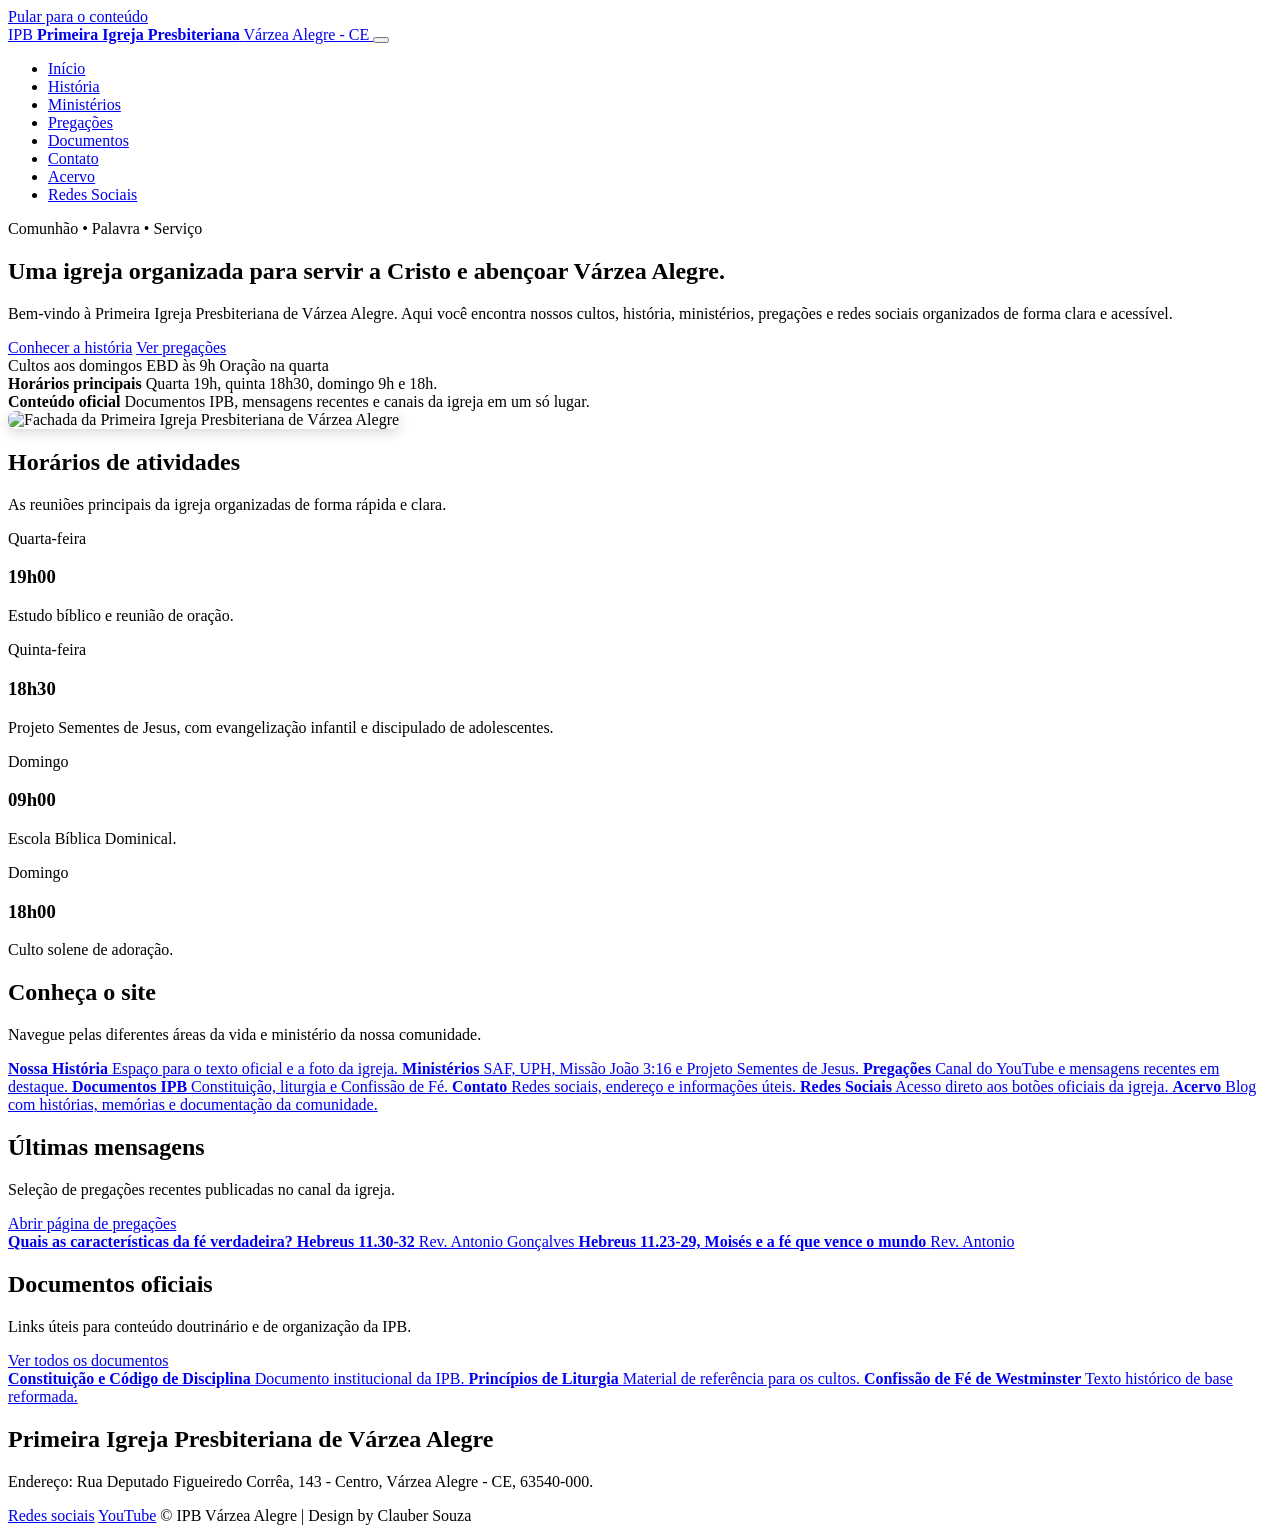
==== index.html @ 7d61466a "Add files via upload" ====
<!DOCTYPE html>
<html lang="pt-BR">
<head>
    <meta charset="UTF-8">
    <meta name="viewport" content="width=device-width, initial-scale=1.0">
    <meta name="description" content="Site oficial da Primeira Igreja Presbiteriana de Várzea Alegre - CE. Horários, história, ministérios, pregações e documentos oficiais.">
    <title>Primeira Igreja Presbiteriana de Várzea Alegre</title>
    <link rel="stylesheet" href="assets/css/style.css">
    <script src="assets/js/main.js" defer></script>
</head>
<body data-page="home">
    <a class="skip-link" href="#conteudo">Pular para o conteúdo</a>

    <header class="site-header">
        <div class="nav-wrap">
            <div class="site-nav">
                <a class="brand" href="index.html" aria-label="Ir para a página inicial">
                    <span class="brand-mark">IPB</span>
                    <span class="brand-text">
                        <strong>Primeira Igreja Presbiteriana</strong>
                        <span>Várzea Alegre - CE</span>
                    </span>
                </a>

                <button class="nav-toggle" type="button" data-nav-toggle aria-label="Abrir menu" aria-expanded="false">
                    <span></span>
                </button>

                <ul class="nav-menu" data-nav-menu>
                    <li><a data-nav-link href="index.html">Início</a></li>
                    <li><a data-nav-link href="historia.html">História</a></li>
                    <li><a data-nav-link href="ministerios.html">Ministérios</a></li>
                    <li><a data-nav-link href="pregacoes.html">Pregações</a></li>
                    <li><a data-nav-link href="documentos.html">Documentos</a></li>
                    <li><a data-nav-link href="contato.html">Contato</a></li>
                    <li><a data-nav-link href="https://umpipbva.blogspot.com/" target="_blank" rel="noreferrer">Acervo</a></li>
                    <li><a data-nav-link href="redes.html" class="nav-cta">Redes Sociais</a></li>
                </ul>
            </div>
        </div>

        <div class="site-shell">
            <section class="hero">
                <div class="hero-grid">
                    <div>
                        <span class="eyebrow">Comunhão • Palavra • Serviço</span>
                        <h1>Uma igreja organizada para servir a Cristo e abençoar Várzea Alegre.</h1>
                        <p>
                            Bem-vindo à Primeira Igreja Presbiteriana de Várzea Alegre. Aqui você encontra nossos cultos,
                            história, ministérios, pregações e redes sociais organizados de forma clara e acessível.
                        </p>

                        <div class="hero-actions">
                            <a class="button" href="historia.html">Conhecer a história</a>
                            <a class="button-secondary" href="pregacoes.html">Ver pregações</a>
                        </div>

                        <div class="pill-row" aria-label="Resumo rápido">
                            <span class="pill">Cultos aos domingos</span>
                            <span class="pill">EBD às 9h</span>
                            <span class="pill">Oração na quarta</span>
                        </div>
                    </div>

                    <div class="hero-panel">
                        <div class="mini-card">
                            <strong>Horários principais</strong>
                            <span>Quarta 19h, quinta 18h30, domingo 9h e 18h.</span>
                        </div>
                        <div class="mini-card">
                            <strong>Conteúdo oficial</strong>
                            <span>Documentos IPB, mensagens recentes e canais da igreja em um só lugar.</span>
                        </div>
                        <img src="https://scontent.fjdo10-1.fna.fbcdn.net/v/t39.30808-6/475127389_1055011190004708_3207207956818566137_n.jpg?stp=dst-jpg_s960x960_tt6&_nc_cat=111&ccb=1-7&_nc_sid=2a1932&_nc_ohc=T7FurT-BAg4Q7kNvwES90Pj&_nc_oc=Adpq1Vk1BlLyLQ1DpYzQ0J8q1gQT4dnOUuLpP6Kjss1gV3bCaU5CM8Lvi1HLWjOvTsE&_nc_zt=23&_nc_ht=scontent.fjdo10-1.fna&_nc_gid=QONlkBaSYNrGENIsfl1L2Q&_nc_ss=7b289&oh=00_Af5IC4dScVIvHFxvijk46qGqdCgvIu7etUTG2doDbBfsAQ&oe=6A016A8B" alt="Fachada da Primeira Igreja Presbiteriana de Várzea Alegre" style="width: 100%; height: auto; border-radius: 8px; box-shadow: 0 4px 12px rgba(0, 0, 0, 0.15);">
                    </div>
                </div>
            </section>
        </div>
    </header>

    <main id="conteudo" class="content">
        <div class="site-shell">
            <section class="section">
                <div class="section-inner">
                    <div class="section-header">
                        <div>
                            <h2 class="section-title">Horários de atividades</h2>
                            <p class="section-subtitle">As reuniões principais da igreja organizadas de forma rápida e clara.</p>
                        </div>
                    </div>

                    <div class="grid two">
                        <article class="card">
                            <span class="tag">Quarta-feira</span>
                            <h3 class="card-title">19h00</h3>
                            <p>Estudo bíblico e reunião de oração.</p>
                        </article>
                        <article class="card">
                            <span class="tag">Quinta-feira</span>
                            <h3 class="card-title">18h30</h3>
                            <p>Projeto Sementes de Jesus, com evangelização infantil e discipulado de adolescentes.</p>
                        </article>
                        <article class="card">
                            <span class="tag">Domingo</span>
                            <h3 class="card-title">09h00</h3>
                            <p>Escola Bíblica Dominical.</p>
                        </article>
                        <article class="card">
                            <span class="tag">Domingo</span>
                            <h3 class="card-title">18h00</h3>
                            <p>Culto solene de adoração.</p>
                        </article>
                    </div>
                </div>
            </section>

            <section class="section">
                <div class="section-inner">
                    <div class="section-header">
                        <div>
                            <h2 class="section-title">Conheça o site</h2>
                            <p class="section-subtitle">Navegue pelas diferentes áreas da vida e ministério da nossa comunidade.</p>
                        </div>
                    </div>

                    <div class="grid three">
                        <a class="link-card" href="historia.html">
                            <strong>Nossa História</strong>
                            <span>Espaço para o texto oficial e a foto da igreja.</span>
                        </a>
                        <a class="link-card" href="ministerios.html">
                            <strong>Ministérios</strong>
                            <span>SAF, UPH, Missão João 3:16 e Projeto Sementes de Jesus.</span>
                        </a>
                        <a class="link-card" href="pregacoes.html">
                            <strong>Pregações</strong>
                            <span>Canal do YouTube e mensagens recentes em destaque.</span>
                        </a>
                        <a class="link-card" href="documentos.html">
                            <strong>Documentos IPB</strong>
                            <span>Constituição, liturgia e Confissão de Fé.</span>
                        </a>
                        <a class="link-card" href="contato.html">
                            <strong>Contato</strong>
                            <span>Redes sociais, endereço e informações úteis.</span>
                        </a>
                        <a class="link-card" href="redes.html">
                            <strong>Redes Sociais</strong>
                            <span>Acesso direto aos botões oficiais da igreja.</span>
                        </a>
                        <a class="link-card" href="https://umpipbva.blogspot.com/" target="_blank" rel="noreferrer">
                            <strong>Acervo</strong>
                            <span>Blog com histórias, memórias e documentação da comunidade.</span>
                        </a>
                    </div>
                </div>
            </section>

            <section class="section">
                <div class="section-inner">
                    <div class="section-header">
                        <div>
                            <h2 class="section-title">Últimas mensagens</h2>
                            <p class="section-subtitle">Seleção de pregações recentes publicadas no canal da igreja.</p>
                        </div>
                        <a class="compact-link" href="pregacoes.html">Abrir página de pregações</a>
                    </div>

                    <div class="grid two">
                        <a class="link-card" href="https://youtu.be/Myz9nJaGnaI?si=4LlYOnW8Hf6ZezO2" target="_blank" rel="noreferrer">
                            <strong>Quais as características da fé verdadeira? Hebreus 11.30-32</strong>
                            <span>Rev. Antonio Gonçalves</span>
                        </a>
                        <a class="link-card" href="https://youtu.be/tdkaUlB6upA?si=7rd_m23ta8iVq-kx" target="_blank" rel="noreferrer">
                            <strong>Hebreus 11.23-29, Moisés e a fé que vence o mundo</strong>
                            <span>Rev. Antonio</span>
                        </a>
                    </div>
                </div>
            </section>

            <section class="section">
                <div class="section-inner">
                    <div class="section-header">
                        <div>
                            <h2 class="section-title">Documentos oficiais</h2>
                            <p class="section-subtitle">Links úteis para conteúdo doutrinário e de organização da IPB.</p>
                        </div>
                        <a class="compact-link" href="documentos.html">Ver todos os documentos</a>
                    </div>

                    <div class="grid three">
                        <a class="link-card" href="https://www.executivaipb.com.br/site/documentos/" target="_blank" rel="noreferrer">
                            <strong>Constituição e Código de Disciplina</strong>
                            <span>Documento institucional da IPB.</span>
                        </a>
                        <a class="link-card" href="https://www.executivaipb.com.br/arquivos/principios_liturgia.pdf" target="_blank" rel="noreferrer">
                            <strong>Princípios de Liturgia</strong>
                            <span>Material de referência para os cultos.</span>
                        </a>
                        <a class="link-card" href="https://monergismo.com/textos/catecismos/confissaodefe.htm" target="_blank" rel="noreferrer">
                            <strong>Confissão de Fé de Westminster</strong>
                            <span>Texto histórico de base reformada.</span>
                        </a>
                    </div>
                </div>
            </section>
        </div>
    </main>

    <footer class="footer">
        <div class="site-shell">
            <div class="footer-card">
                <div class="footer-grid">
                    <div>
                        <h2 class="section-title" style="color: inherit;">Primeira Igreja Presbiteriana de Várzea Alegre</h2>
                        <p class="footer-note">Endereço: Rua Deputado Figueiredo Corrêa, 143 - Centro, Várzea Alegre - CE, 63540-000.</p>
                    </div>
                    <div class="footer-links">
                        <a href="redes.html">Redes sociais</a>
                        <a href="https://youtube.com/@ipbvarzeaalegre?si=4ZjE6SYk3M7LtfNg" target="_blank" rel="noreferrer">YouTube</a>
                        <span class="footer-note">&copy; <span data-year></span> IPB Várzea Alegre | Design by Clauber Souza</span>
                    </div>
                </div>
            </div>
        </div>
    </footer>
</body>
</html>
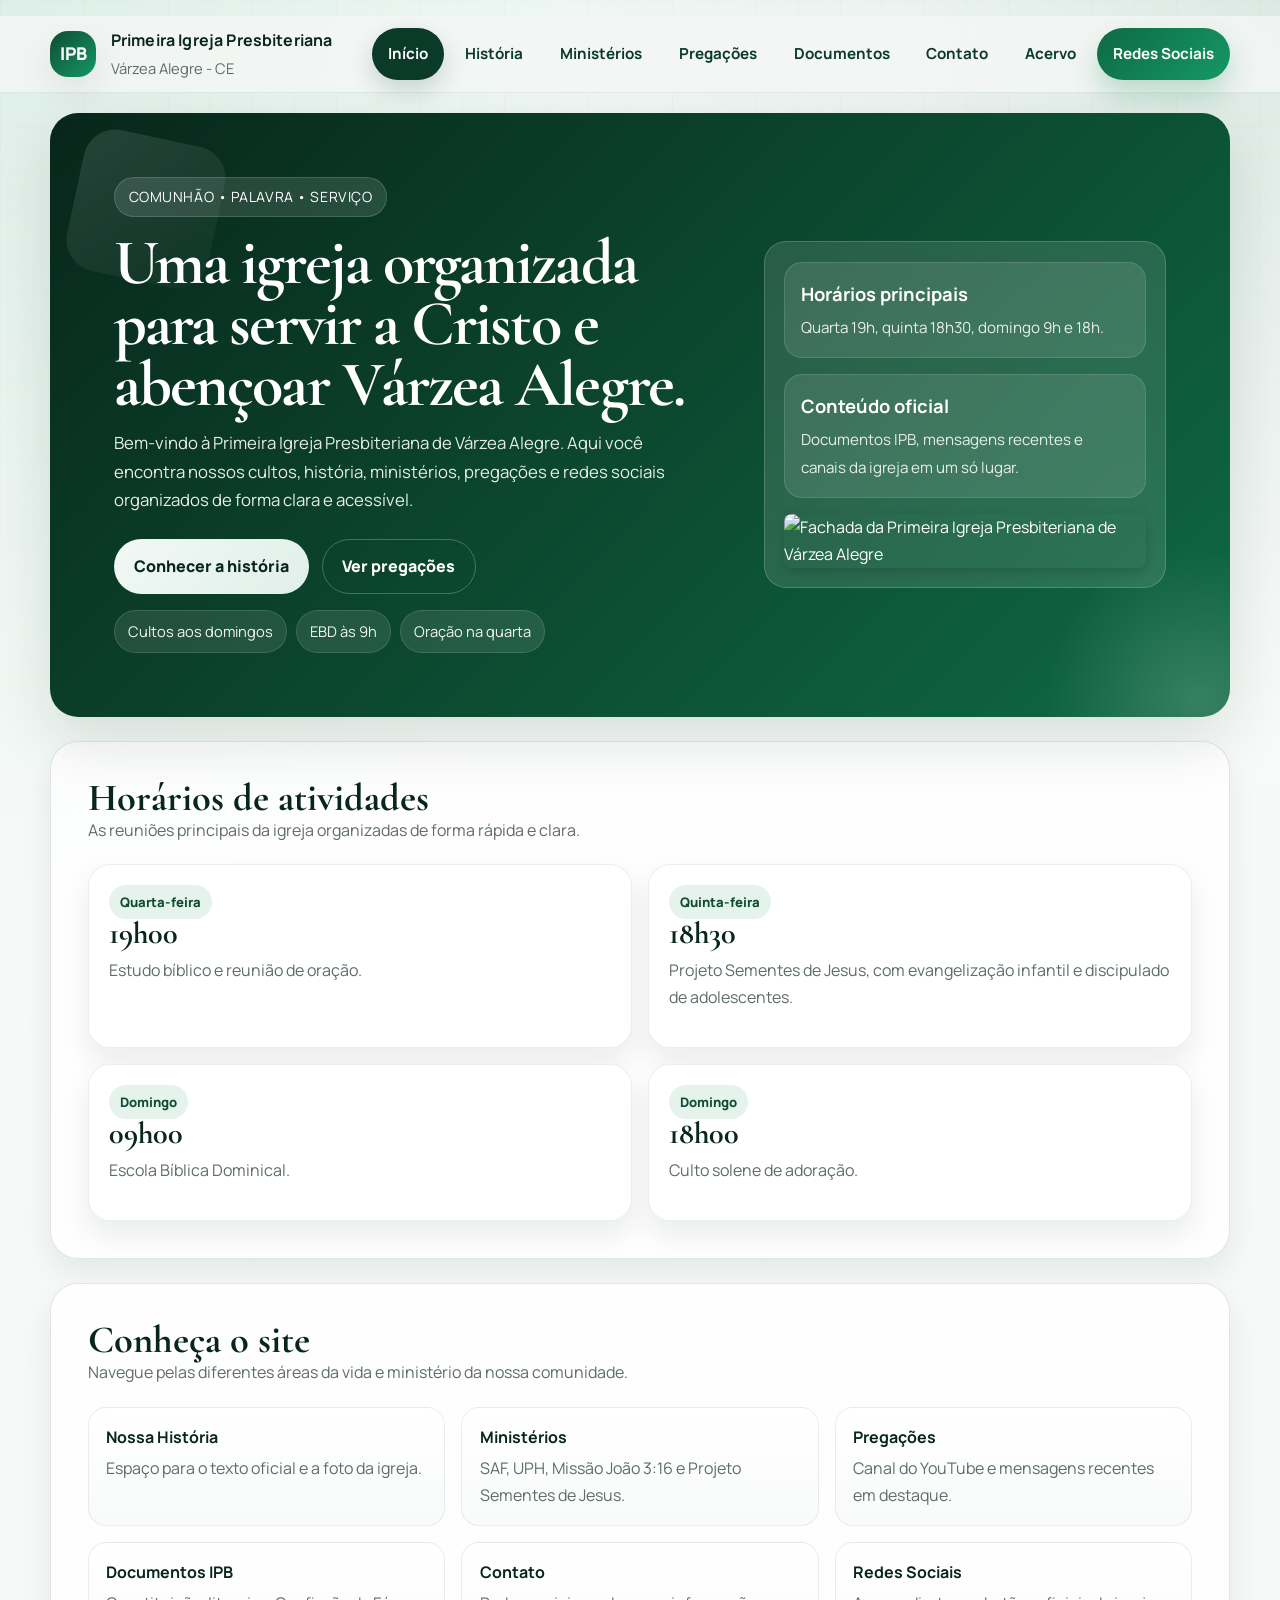
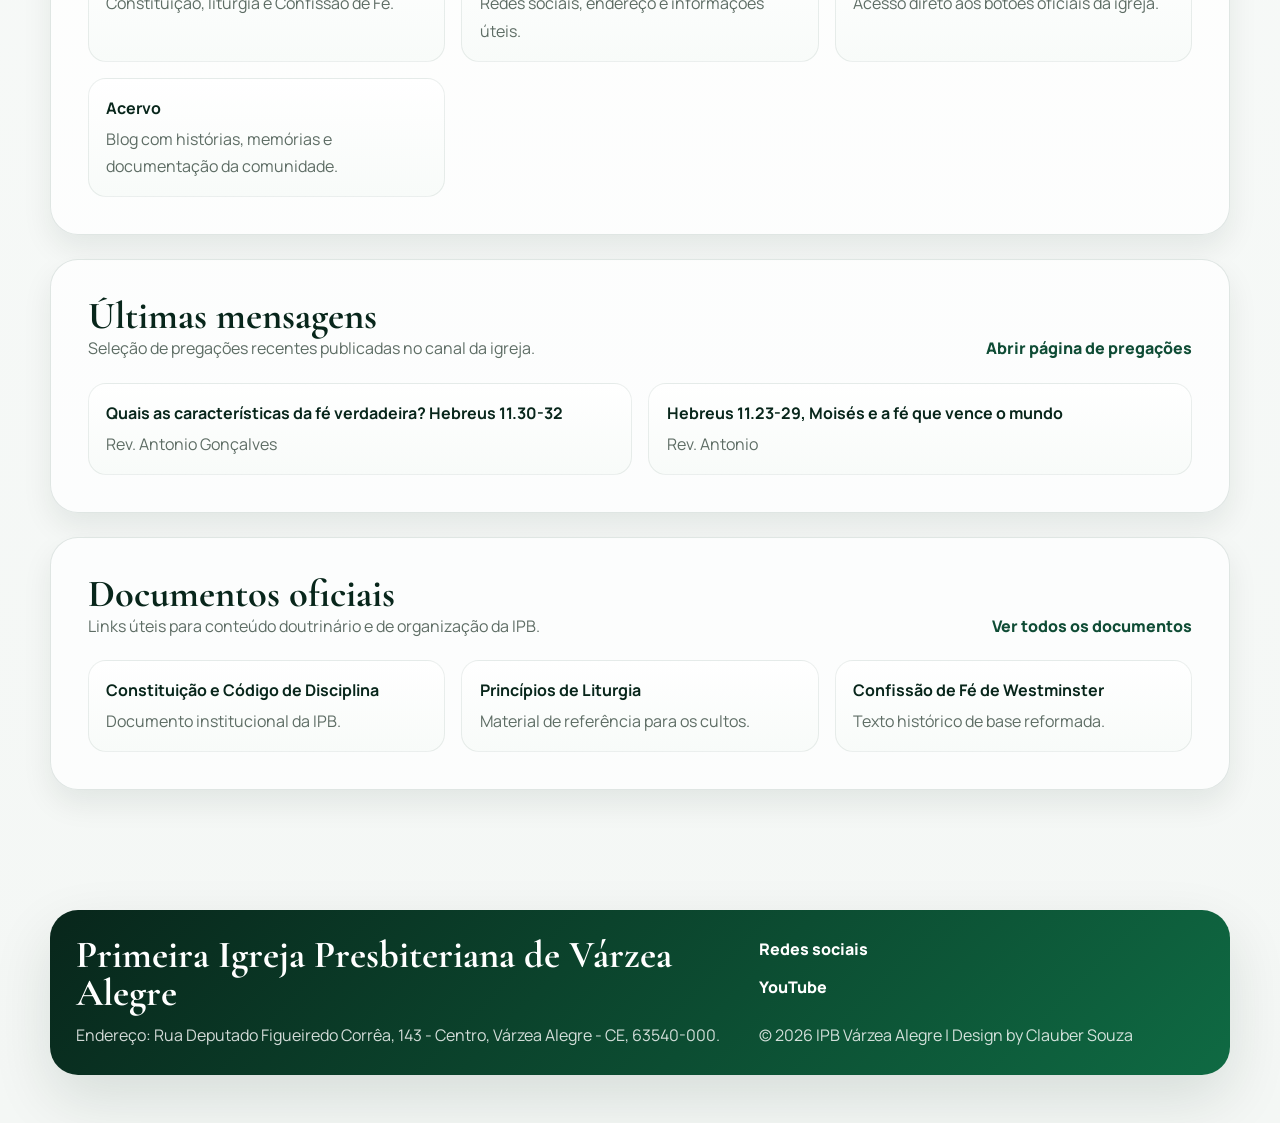
==== commit a4f05130: "Add files via upload" ====
--- a/index.html
+++ b/index.html
@@ -5,8 +5,8 @@
     <meta name="viewport" content="width=device-width, initial-scale=1.0">
     <meta name="description" content="Site oficial da Primeira Igreja Presbiteriana de Várzea Alegre - CE. Horários, história, ministérios, pregações e documentos oficiais.">
     <title>Primeira Igreja Presbiteriana de Várzea Alegre</title>
-    <link rel="stylesheet" href="assets/css/style.css">
-    <script src="assets/js/main.js" defer></script>
+    <link rel="stylesheet" href="style.css">
+    <script src="main.js" defer></script>
 </head>
 <body data-page="home">
     <a class="skip-link" href="#conteudo">Pular para o conteúdo</a>
--- a/style.css
+++ b/style.css
@@ -0,0 +1,1093 @@
+@import url('https://fonts.googleapis.com/css2?family=Cormorant+Garamond:wght@600;700&family=Manrope:wght@400;500;600;700;800&display=swap');
+
+:root {
+    --verde-950: #08261b;
+    --verde-900: #0b3a28;
+    --verde-800: #0f4c35;
+    --verde-700: #0f6a43;
+    --verde-600: #128154;
+    --verde-500: #159864;
+    --verde-100: #e6f3ed;
+    --fundo: #f4f7f5;
+    --fundo-2: #edf4ef;
+    --branco: #ffffff;
+    --texto: #1f2b25;
+    --muted: #5e6d65;
+    --borda: rgba(11, 58, 40, 0.12);
+    --sombra: 0 24px 60px rgba(8, 38, 27, 0.12);
+    --sombra-pequena: 0 14px 30px rgba(8, 38, 27, 0.08);
+    --raio-xl: 28px;
+    --raio-lg: 22px;
+    --raio-md: 16px;
+    --raio-sm: 12px;
+}
+
+* {
+    box-sizing: border-box;
+}
+
+html {
+    scroll-behavior: smooth;
+}
+
+body {
+    margin: 0;
+    color: var(--texto);
+    font-family: 'Manrope', sans-serif;
+    background:
+        radial-gradient(circle at top left, rgba(21, 152, 100, 0.12), transparent 30%),
+        radial-gradient(circle at top right, rgba(15, 106, 67, 0.12), transparent 24%),
+        linear-gradient(180deg, #f9fbfa 0%, var(--fundo) 100%);
+    line-height: 1.7;
+}
+
+body::before {
+    content: '';
+    position: fixed;
+    inset: 0;
+    pointer-events: none;
+    background-image: linear-gradient(rgba(11, 58, 40, 0.03) 1px, transparent 1px), linear-gradient(90deg, rgba(11, 58, 40, 0.03) 1px, transparent 1px);
+    background-size: 42px 42px;
+    mask-image: linear-gradient(180deg, rgba(0, 0, 0, 0.55), transparent 90%);
+    z-index: -1;
+}
+
+a {
+    color: inherit;
+}
+
+img {
+    max-width: 100%;
+    display: block;
+}
+
+.skip-link {
+    position: absolute;
+    left: -999px;
+    top: 1rem;
+    background: var(--verde-900);
+    color: var(--branco);
+    padding: 0.75rem 1rem;
+    border-radius: 999px;
+    z-index: 1000;
+}
+
+.skip-link:focus {
+    left: 1rem;
+}
+
+.site-shell {
+    width: min(1180px, calc(100% - 2rem));
+    margin: 0 auto;
+}
+
+.site-header {
+    padding: 1rem 0 0;
+}
+
+.nav-wrap {
+    position: sticky;
+    top: 0;
+    z-index: 50;
+    backdrop-filter: blur(16px);
+    background: rgba(244, 247, 245, 0.8);
+    border-bottom: 1px solid rgba(11, 58, 40, 0.08);
+}
+
+.site-nav {
+    width: min(1180px, calc(100% - 2rem));
+    margin: 0 auto;
+    min-height: 76px;
+    display: flex;
+    align-items: center;
+    justify-content: space-between;
+    gap: 1rem;
+}
+
+.brand {
+    display: inline-flex;
+    align-items: center;
+    gap: 0.9rem;
+    text-decoration: none;
+    color: var(--verde-950);
+}
+
+.brand-mark {
+    width: 2.9rem;
+    height: 2.9rem;
+    display: inline-grid;
+    place-items: center;
+    border-radius: 18px;
+    background: linear-gradient(135deg, var(--verde-800), var(--verde-500));
+    color: var(--branco);
+    box-shadow: var(--sombra-pequena);
+    font-size: 1.1rem;
+    font-weight: 800;
+}
+
+.brand-text {
+    display: grid;
+    gap: 0.1rem;
+}
+
+.brand-text strong {
+    font-size: 1rem;
+    letter-spacing: 0.01em;
+}
+
+.brand-text span {
+    color: var(--muted);
+    font-size: 0.92rem;
+}
+
+.nav-toggle {
+    display: none;
+    border: 1px solid rgba(11, 58, 40, 0.14);
+    background: var(--branco);
+    color: var(--verde-950);
+    border-radius: 14px;
+    width: 3rem;
+    height: 3rem;
+    align-items: center;
+    justify-content: center;
+    cursor: pointer;
+    box-shadow: var(--sombra-pequena);
+}
+
+.nav-toggle span {
+    display: block;
+    width: 1.1rem;
+    height: 2px;
+    background: currentColor;
+    position: relative;
+    border-radius: 999px;
+}
+
+.nav-toggle span::before,
+.nav-toggle span::after {
+    content: '';
+    position: absolute;
+    left: 0;
+    width: 1.1rem;
+    height: 2px;
+    background: currentColor;
+    border-radius: 999px;
+}
+
+.nav-toggle span::before {
+    top: -0.35rem;
+}
+
+.nav-toggle span::after {
+    top: 0.35rem;
+}
+
+.nav-menu {
+    list-style: none;
+    display: flex;
+    align-items: center;
+    gap: 0.3rem;
+    margin: 0;
+    padding: 0;
+}
+
+.nav-menu a {
+    display: inline-flex;
+    align-items: center;
+    justify-content: center;
+    padding: 0.8rem 1rem;
+    border-radius: 999px;
+    text-decoration: none;
+    color: var(--verde-900);
+    font-weight: 700;
+    font-size: 0.95rem;
+    transition: background 160ms ease, color 160ms ease, transform 160ms ease;
+}
+
+.nav-menu a:hover,
+.nav-menu a:focus-visible {
+    background: rgba(18, 129, 84, 0.1);
+    color: var(--verde-800);
+    transform: translateY(-1px);
+}
+
+.nav-menu a.is-active {
+    background: var(--verde-900);
+    color: var(--branco);
+    box-shadow: 0 10px 24px rgba(11, 58, 40, 0.18);
+}
+
+.nav-menu .nav-cta {
+    background: linear-gradient(135deg, var(--verde-700), var(--verde-500));
+    color: var(--branco);
+    box-shadow: 0 14px 28px rgba(18, 129, 84, 0.24);
+}
+
+.nav-menu .nav-cta:hover,
+.nav-menu .nav-cta:focus-visible {
+    color: var(--branco);
+    background: linear-gradient(135deg, var(--verde-800), var(--verde-600));
+}
+
+.hero,
+.page-hero {
+    position: relative;
+    overflow: hidden;
+    border-radius: var(--raio-xl);
+    background: linear-gradient(135deg, var(--verde-950), var(--verde-700));
+    color: var(--branco);
+    box-shadow: var(--sombra);
+}
+
+.hero {
+    margin: 1.25rem 0 1.5rem;
+    padding: clamp(2rem, 5vw, 4.4rem);
+}
+
+.hero::before,
+.page-hero::before {
+    content: '';
+    position: absolute;
+    inset: auto -8rem -9rem auto;
+    width: 20rem;
+    height: 20rem;
+    border-radius: 50%;
+    background: radial-gradient(circle, rgba(255, 255, 255, 0.16), transparent 68%);
+}
+
+.hero::after,
+.page-hero::after {
+    content: '';
+    position: absolute;
+    inset: 1.5rem auto auto 1.5rem;
+    width: 9rem;
+    height: 9rem;
+    border-radius: 2rem;
+    background: linear-gradient(135deg, rgba(255, 255, 255, 0.12), rgba(255, 255, 255, 0.02));
+    transform: rotate(12deg);
+}
+
+.hero-grid,
+.page-hero-grid {
+    position: relative;
+    z-index: 1;
+    display: grid;
+    gap: 1.5rem;
+}
+
+.hero-grid {
+    grid-template-columns: minmax(0, 1.4fr) minmax(280px, 0.9fr);
+    align-items: center;
+}
+
+.page-hero-grid {
+    grid-template-columns: minmax(0, 1fr);
+}
+
+.eyebrow {
+    display: inline-flex;
+    align-items: center;
+    gap: 0.5rem;
+    width: fit-content;
+    padding: 0.45rem 0.85rem;
+    border-radius: 999px;
+    background: rgba(255, 255, 255, 0.12);
+    border: 1px solid rgba(255, 255, 255, 0.15);
+    font-size: 0.88rem;
+    letter-spacing: 0.04em;
+    text-transform: uppercase;
+}
+
+.hero h1,
+.page-hero h1,
+.section-title,
+.card-title {
+    font-family: 'Cormorant Garamond', serif;
+}
+
+.hero h1,
+.page-hero h1 {
+    margin: 1rem 0 0.85rem;
+    font-size: clamp(2.4rem, 5vw, 4.9rem);
+    line-height: 0.95;
+    letter-spacing: -0.03em;
+}
+
+.hero p,
+.page-hero p {
+    margin: 0;
+    color: rgba(255, 255, 255, 0.9);
+    max-width: 60ch;
+    font-size: 1.05rem;
+}
+
+.hero-actions {
+    display: flex;
+    flex-wrap: wrap;
+    gap: 0.8rem;
+    margin-top: 1.5rem;
+}
+
+.button,
+.button-secondary {
+    display: inline-flex;
+    align-items: center;
+    justify-content: center;
+    gap: 0.5rem;
+    min-height: 3rem;
+    padding: 0.8rem 1.2rem;
+    border-radius: 999px;
+    text-decoration: none;
+    font-weight: 800;
+    border: 1px solid transparent;
+    transition: transform 160ms ease, background 160ms ease, color 160ms ease, border-color 160ms ease;
+}
+
+.button {
+    background: linear-gradient(135deg, #f2f8f5, #dff0e9);
+    color: var(--verde-950);
+}
+
+.button-secondary {
+    background: transparent;
+    color: var(--branco);
+    border-color: rgba(255, 255, 255, 0.24);
+}
+
+.button:hover,
+.button-secondary:hover,
+.button:focus-visible,
+.button-secondary:focus-visible {
+    transform: translateY(-1px);
+}
+
+.hero-panel {
+    display: grid;
+    gap: 1rem;
+    padding: 1.2rem;
+    border-radius: var(--raio-lg);
+    background: rgba(255, 255, 255, 0.12);
+    border: 1px solid rgba(255, 255, 255, 0.18);
+    backdrop-filter: blur(18px);
+}
+
+.hero-panel .mini-card {
+    padding: 1rem;
+    border-radius: 18px;
+    background: rgba(255, 255, 255, 0.1);
+    border: 1px solid rgba(255, 255, 255, 0.12);
+}
+
+.mini-card strong {
+    display: block;
+    font-size: 1.15rem;
+    margin-bottom: 0.25rem;
+}
+
+.mini-card span {
+    color: rgba(255, 255, 255, 0.88);
+    font-size: 0.95rem;
+}
+
+.content {
+    padding: 0 0 3rem;
+}
+
+.section {
+    margin-top: 1.5rem;
+    background: rgba(255, 255, 255, 0.72);
+    border: 1px solid var(--borda);
+    border-radius: var(--raio-xl);
+    box-shadow: var(--sombra-pequena);
+    overflow: hidden;
+}
+
+.section-inner {
+    padding: clamp(1.4rem, 3vw, 2.3rem);
+}
+
+.section-header {
+    display: flex;
+    align-items: end;
+    justify-content: space-between;
+    gap: 1rem;
+    margin-bottom: 1.25rem;
+}
+
+.section-title {
+    margin: 0;
+    font-size: clamp(1.9rem, 3vw, 3rem);
+    line-height: 1;
+    color: var(--verde-950);
+}
+
+.section-subtitle {
+    margin: 0;
+    color: var(--muted);
+    max-width: 60ch;
+}
+
+.grid {
+    display: grid;
+    gap: 1rem;
+}
+
+.grid.two {
+    grid-template-columns: repeat(2, minmax(0, 1fr));
+}
+
+.grid.three {
+    grid-template-columns: repeat(3, minmax(0, 1fr));
+}
+
+.card {
+    background: var(--branco);
+    border-radius: var(--raio-lg);
+    border: 1px solid rgba(11, 58, 40, 0.08);
+    box-shadow: var(--sombra-pequena);
+    padding: 1.25rem;
+}
+
+.card-title {
+    margin: 0 0 0.5rem;
+    font-size: 1.9rem;
+    color: var(--verde-950);
+    line-height: 1;
+}
+
+.card p {
+    margin-top: 0;
+    color: var(--muted);
+}
+
+.list-clean {
+    list-style: none;
+    margin: 0;
+    padding: 0;
+    display: grid;
+    gap: 0.85rem;
+}
+
+.list-clean li,
+.timeline li {
+    padding: 0.95rem 1rem;
+    border-radius: 16px;
+    background: linear-gradient(180deg, #fff, #f8fbf9);
+    border: 1px solid rgba(11, 58, 40, 0.08);
+}
+
+.list-clean li {
+    border-left: 4px solid var(--verde-500);
+}
+
+.list-clean strong {
+    color: var(--verde-950);
+}
+
+.muted {
+    color: var(--muted);
+}
+
+.notice {
+    border-radius: 20px;
+    background: linear-gradient(135deg, rgba(21, 152, 100, 0.12), rgba(18, 129, 84, 0.05));
+    border: 1px solid rgba(18, 129, 84, 0.14);
+    padding: 1.1rem 1.2rem;
+}
+
+.notice a {
+    color: var(--verde-800);
+    font-weight: 800;
+    text-decoration: none;
+}
+
+.notice a:hover,
+.notice a:focus-visible {
+    text-decoration: underline;
+}
+
+.compact-link {
+    color: var(--verde-800);
+    font-weight: 800;
+    text-decoration: none;
+}
+
+.compact-link:hover,
+.compact-link:focus-visible {
+    text-decoration: underline;
+}
+
+.timeline {
+    list-style: none;
+    margin: 0;
+    padding: 0;
+    display: grid;
+    gap: 1rem;
+}
+
+.timeline li {
+    position: relative;
+    padding-left: 1.2rem;
+}
+
+.timeline li::before {
+    content: '';
+    position: absolute;
+    left: 0.4rem;
+    top: 1.35rem;
+    width: 0.65rem;
+    height: 0.65rem;
+    border-radius: 50%;
+    background: var(--verde-500);
+    box-shadow: 0 0 0 6px rgba(21, 152, 100, 0.12);
+}
+
+.timeline time,
+.meta {
+    display: block;
+    color: var(--verde-700);
+    font-size: 0.9rem;
+    font-weight: 800;
+    text-transform: uppercase;
+    letter-spacing: 0.05em;
+    margin-bottom: 0.45rem;
+}
+
+.footer {
+    margin-top: 2rem;
+    padding: 2.5rem 0 3rem;
+}
+
+.footer-card {
+    border-radius: var(--raio-xl);
+    background: linear-gradient(135deg, var(--verde-950), var(--verde-700));
+    color: var(--branco);
+    padding: 1.6rem;
+    box-shadow: var(--sombra);
+}
+
+.footer-grid {
+    display: grid;
+    gap: 1rem;
+    grid-template-columns: 1.2fr 0.8fr;
+}
+
+.footer a {
+    color: var(--branco);
+    text-decoration: none;
+    font-weight: 800;
+}
+
+.footer a:hover,
+.footer a:focus-visible {
+    text-decoration: underline;
+}
+
+.footer-note {
+    margin: 0.6rem 0 0;
+    color: rgba(255, 255, 255, 0.82);
+}
+
+.footer-links {
+    display: grid;
+    gap: 0.7rem;
+    align-content: start;
+}
+
+.footer-links a {
+    display: inline-flex;
+    align-items: center;
+    gap: 0.5rem;
+}
+
+.pill-row {
+    display: flex;
+    flex-wrap: wrap;
+    gap: 0.6rem;
+    margin-top: 1rem;
+}
+
+.pill {
+    display: inline-flex;
+    align-items: center;
+    padding: 0.5rem 0.8rem;
+    border-radius: 999px;
+    background: rgba(255, 255, 255, 0.1);
+    border: 1px solid rgba(255, 255, 255, 0.12);
+    color: rgba(255, 255, 255, 0.94);
+    font-size: 0.92rem;
+}
+
+.figure-placeholder {
+    min-height: 320px;
+    border-radius: var(--raio-lg);
+    background:
+        linear-gradient(135deg, rgba(11, 58, 40, 0.72), rgba(18, 129, 84, 0.84)),
+        url('') center/cover;
+    border: 1px solid rgba(11, 58, 40, 0.08);
+    display: grid;
+    place-items: center;
+    text-align: center;
+    padding: 2rem;
+    color: rgba(255, 255, 255, 0.92);
+    box-shadow: var(--sombra-pequena);
+}
+
+.figure-placeholder strong {
+    display: block;
+    font-size: 1.3rem;
+    margin-bottom: 0.3rem;
+}
+
+.figure-placeholder span {
+    max-width: 28ch;
+}
+
+.link-list {
+    display: grid;
+    gap: 0.8rem;
+}
+
+.link-card {
+    display: block;
+    padding: 1rem 1.1rem;
+    border-radius: 18px;
+    background: linear-gradient(180deg, #fff, #f8fbf9);
+    border: 1px solid rgba(11, 58, 40, 0.08);
+    text-decoration: none;
+}
+
+.link-card:hover,
+.link-card:focus-visible {
+    border-color: rgba(18, 129, 84, 0.22);
+    transform: translateY(-1px);
+    box-shadow: var(--sombra-pequena);
+}
+
+.link-card strong {
+    display: block;
+    margin-bottom: 0.25rem;
+    color: var(--verde-950);
+}
+
+.link-card span {
+    color: var(--muted);
+}
+
+.social-sections {
+    display: grid;
+    gap: 1.2rem;
+}
+
+.official-links {
+    display: grid;
+    gap: 1rem;
+}
+
+.official-intro {
+    display: grid;
+    gap: 0.75rem;
+    padding: 1.2rem 1.3rem;
+    border-radius: 22px;
+    background: linear-gradient(135deg, rgba(11, 58, 40, 0.08), rgba(18, 129, 84, 0.05));
+    border: 1px solid rgba(18, 129, 84, 0.12);
+}
+
+.official-intro p {
+    margin: 0;
+    color: var(--muted);
+}
+
+.official-grid {
+    display: grid;
+    grid-template-columns: repeat(3, minmax(0, 1fr));
+    gap: 1rem;
+}
+
+.official-card {
+    display: grid;
+    gap: 1rem;
+    padding: 1.2rem;
+    border-radius: 24px;
+    background: linear-gradient(180deg, #fff, #f8fbf9);
+    border: 1px solid rgba(11, 58, 40, 0.08);
+    box-shadow: var(--sombra-pequena);
+}
+
+.official-card .card-head {
+    display: flex;
+    align-items: center;
+    gap: 0.85rem;
+}
+
+.official-card .card-badge {
+    width: 3rem;
+    height: 3rem;
+    display: inline-grid;
+    place-items: center;
+    border-radius: 16px;
+    background: linear-gradient(135deg, var(--verde-900), var(--verde-500));
+    color: var(--branco);
+    font-weight: 800;
+    flex: 0 0 auto;
+}
+
+.official-card h3 {
+    margin: 0;
+    font-family: 'Cormorant Garamond', serif;
+    font-size: 1.9rem;
+    line-height: 0.95;
+    color: var(--verde-950);
+}
+
+.official-card p {
+    margin: 0;
+    color: var(--muted);
+}
+
+.official-actions {
+    display: flex;
+    flex-wrap: wrap;
+    gap: 0.7rem;
+}
+
+.official-actions a {
+    display: inline-flex;
+    align-items: center;
+    justify-content: center;
+    min-height: 2.8rem;
+    padding: 0.7rem 1rem;
+    border-radius: 999px;
+    text-decoration: none;
+    font-weight: 800;
+}
+
+.official-actions .primary {
+    background: var(--verde-900);
+    color: var(--branco);
+}
+
+.official-actions .primary:hover,
+.official-actions .primary:focus-visible {
+    background: var(--verde-700);
+}
+
+.official-actions .secondary {
+    background: rgba(11, 58, 40, 0.08);
+    color: var(--verde-900);
+}
+
+.official-actions .secondary:hover,
+.official-actions .secondary:focus-visible {
+    background: rgba(11, 58, 40, 0.12);
+}
+
+.social-set {
+    display: grid;
+    gap: 1rem;
+}
+
+.social-set-header {
+    display: flex;
+    align-items: end;
+    justify-content: space-between;
+    gap: 1rem;
+}
+
+.social-set-title {
+    margin: 0;
+    font-family: 'Cormorant Garamond', serif;
+    font-size: clamp(1.6rem, 2.5vw, 2.4rem);
+    color: var(--verde-950);
+    line-height: 1;
+}
+
+.social-set-subtitle {
+    margin: 0.3rem 0 0;
+    color: var(--muted);
+}
+
+.social-buttons {
+    display: grid;
+    grid-template-columns: repeat(2, minmax(0, 1fr));
+    gap: 0.8rem;
+}
+
+.social-button {
+    display: flex;
+    flex-direction: column;
+    gap: 0.4rem;
+    text-decoration: none;
+    padding: 1rem 1.1rem;
+    border-radius: 18px;
+    background: linear-gradient(180deg, #fff, #f7fbf8);
+    border: 1px solid rgba(11, 58, 40, 0.08);
+    box-shadow: var(--sombra-pequena);
+    transition: transform 160ms ease, box-shadow 160ms ease, border-color 160ms ease;
+}
+
+.social-button:hover,
+.social-button:focus-visible {
+    transform: translateY(-2px);
+    border-color: rgba(18, 129, 84, 0.22);
+    box-shadow: 0 18px 34px rgba(8, 38, 27, 0.12);
+}
+
+.social-button strong {
+    color: var(--verde-950);
+    font-size: 1rem;
+}
+
+.social-button span {
+    color: var(--muted);
+    font-size: 0.92rem;
+}
+
+.social-gallery {
+    display: grid;
+    grid-template-columns: repeat(2, minmax(0, 1fr));
+    gap: 1rem;
+}
+
+.social-card {
+    overflow: hidden;
+    border-radius: 24px;
+    background: var(--branco);
+    border: 1px solid rgba(11, 58, 40, 0.08);
+    box-shadow: var(--sombra-pequena);
+    opacity: 0;
+    transform: translateY(28px);
+    transition: opacity 700ms ease, transform 700ms ease;
+}
+
+.social-card.is-visible {
+    opacity: 1;
+    transform: translateY(0);
+}
+
+.social-thumb {
+    min-height: 230px;
+    padding: 1.3rem;
+    display: grid;
+    align-content: end;
+    background: linear-gradient(135deg, rgba(11, 58, 40, 0.9), rgba(18, 129, 84, 0.82));
+    color: var(--branco);
+    position: relative;
+}
+
+.social-thumb::before {
+    content: '';
+    position: absolute;
+    inset: 1rem 1rem auto auto;
+    width: 5rem;
+    height: 5rem;
+    border-radius: 20px;
+    background: rgba(255, 255, 255, 0.1);
+    backdrop-filter: blur(10px);
+}
+
+.social-thumb::after {
+    content: '';
+    position: absolute;
+    inset: auto -4rem -4rem auto;
+    width: 11rem;
+    height: 11rem;
+    border-radius: 50%;
+    background: radial-gradient(circle, rgba(255, 255, 255, 0.22), transparent 65%);
+}
+
+.social-thumb .thumb-kicker {
+    display: inline-flex;
+    width: fit-content;
+    padding: 0.35rem 0.65rem;
+    border-radius: 999px;
+    background: rgba(255, 255, 255, 0.14);
+    border: 1px solid rgba(255, 255, 255, 0.14);
+    font-size: 0.8rem;
+    font-weight: 800;
+    letter-spacing: 0.04em;
+    text-transform: uppercase;
+}
+
+.social-thumb h3 {
+    position: relative;
+    z-index: 1;
+    margin: 0.8rem 0 0.2rem;
+    font-family: 'Cormorant Garamond', serif;
+    font-size: 2rem;
+    line-height: 0.95;
+}
+
+.social-thumb p {
+    position: relative;
+    z-index: 1;
+    margin: 0;
+    color: rgba(255, 255, 255, 0.88);
+}
+
+.social-thumb.youtube {
+    background: linear-gradient(135deg, #08261b, #104a33 58%, #1d7a4a);
+}
+
+.social-thumb.instagram {
+    background: linear-gradient(135deg, #0f4c35, #128154 55%, #18a06a);
+}
+
+.social-meta {
+    display: flex;
+    flex-wrap: wrap;
+    gap: 0.55rem;
+    padding: 1rem 1.15rem 1.2rem;
+    background: linear-gradient(180deg, #fff, #f8fbf9);
+}
+
+.social-meta a {
+    display: inline-flex;
+    align-items: center;
+    justify-content: center;
+    padding: 0.6rem 0.85rem;
+    border-radius: 999px;
+    background: var(--verde-900);
+    color: var(--branco);
+    text-decoration: none;
+    font-size: 0.9rem;
+    font-weight: 800;
+}
+
+.social-meta a:hover,
+.social-meta a:focus-visible {
+    background: var(--verde-700);
+}
+
+.social-meta .ghost {
+    background: rgba(11, 58, 40, 0.08);
+    color: var(--verde-900);
+}
+
+.social-meta .ghost:hover,
+.social-meta .ghost:focus-visible {
+    background: rgba(11, 58, 40, 0.12);
+}
+
+.scroll-hint {
+    color: var(--muted);
+    font-size: 0.92rem;
+    font-weight: 700;
+}
+
+.reveal-on-scroll {
+    opacity: 0;
+    transform: translateY(24px);
+    transition: opacity 650ms ease, transform 650ms ease;
+}
+
+.reveal-on-scroll.is-visible {
+    opacity: 1;
+    transform: translateY(0);
+}
+
+.tag {
+    display: inline-flex;
+    padding: 0.35rem 0.7rem;
+    border-radius: 999px;
+    background: var(--verde-100);
+    color: var(--verde-800);
+    font-weight: 800;
+    font-size: 0.82rem;
+}
+
+@media (max-width: 960px) {
+    .hero-grid,
+    .footer-grid,
+    .grid.two,
+    .grid.three {
+        grid-template-columns: 1fr;
+    }
+
+    .social-buttons,
+    .social-gallery {
+        grid-template-columns: 1fr;
+    }
+
+    .official-grid {
+        grid-template-columns: 1fr;
+    }
+
+    .social-set-header {
+        flex-direction: column;
+        align-items: start;
+    }
+
+    .section-header {
+        flex-direction: column;
+        align-items: start;
+    }
+
+    .nav-toggle {
+        display: inline-flex;
+    }
+
+    .nav-menu {
+        position: absolute;
+        left: 1rem;
+        right: 1rem;
+        top: calc(100% + 0.75rem);
+        display: grid;
+        gap: 0.35rem;
+        padding: 0.9rem;
+        background: rgba(255, 255, 255, 0.96);
+        border: 1px solid rgba(11, 58, 40, 0.1);
+        border-radius: 20px;
+        box-shadow: var(--sombra);
+        transform-origin: top;
+        transform: scale(0.98);
+        opacity: 0;
+        visibility: hidden;
+        pointer-events: none;
+        transition: opacity 160ms ease, transform 160ms ease, visibility 160ms ease;
+    }
+
+    .nav-menu.is-open {
+        opacity: 1;
+        visibility: visible;
+        pointer-events: auto;
+        transform: scale(1);
+    }
+
+    .nav-menu a {
+        justify-content: start;
+        width: 100%;
+    }
+}
+
+@media (max-width: 640px) {
+    .site-shell {
+        width: min(100% - 1rem, 1180px);
+    }
+
+    .site-nav {
+        width: min(100% - 1rem, 1180px);
+    }
+
+    .hero,
+    .page-hero {
+        border-radius: 22px;
+    }
+
+    .section {
+        border-radius: 22px;
+    }
+
+    .hero-actions,
+    .pill-row {
+        flex-direction: column;
+        align-items: stretch;
+    }
+
+    .button,
+    .button-secondary,
+    .pill {
+        width: 100%;
+        justify-content: center;
+    }
+}
